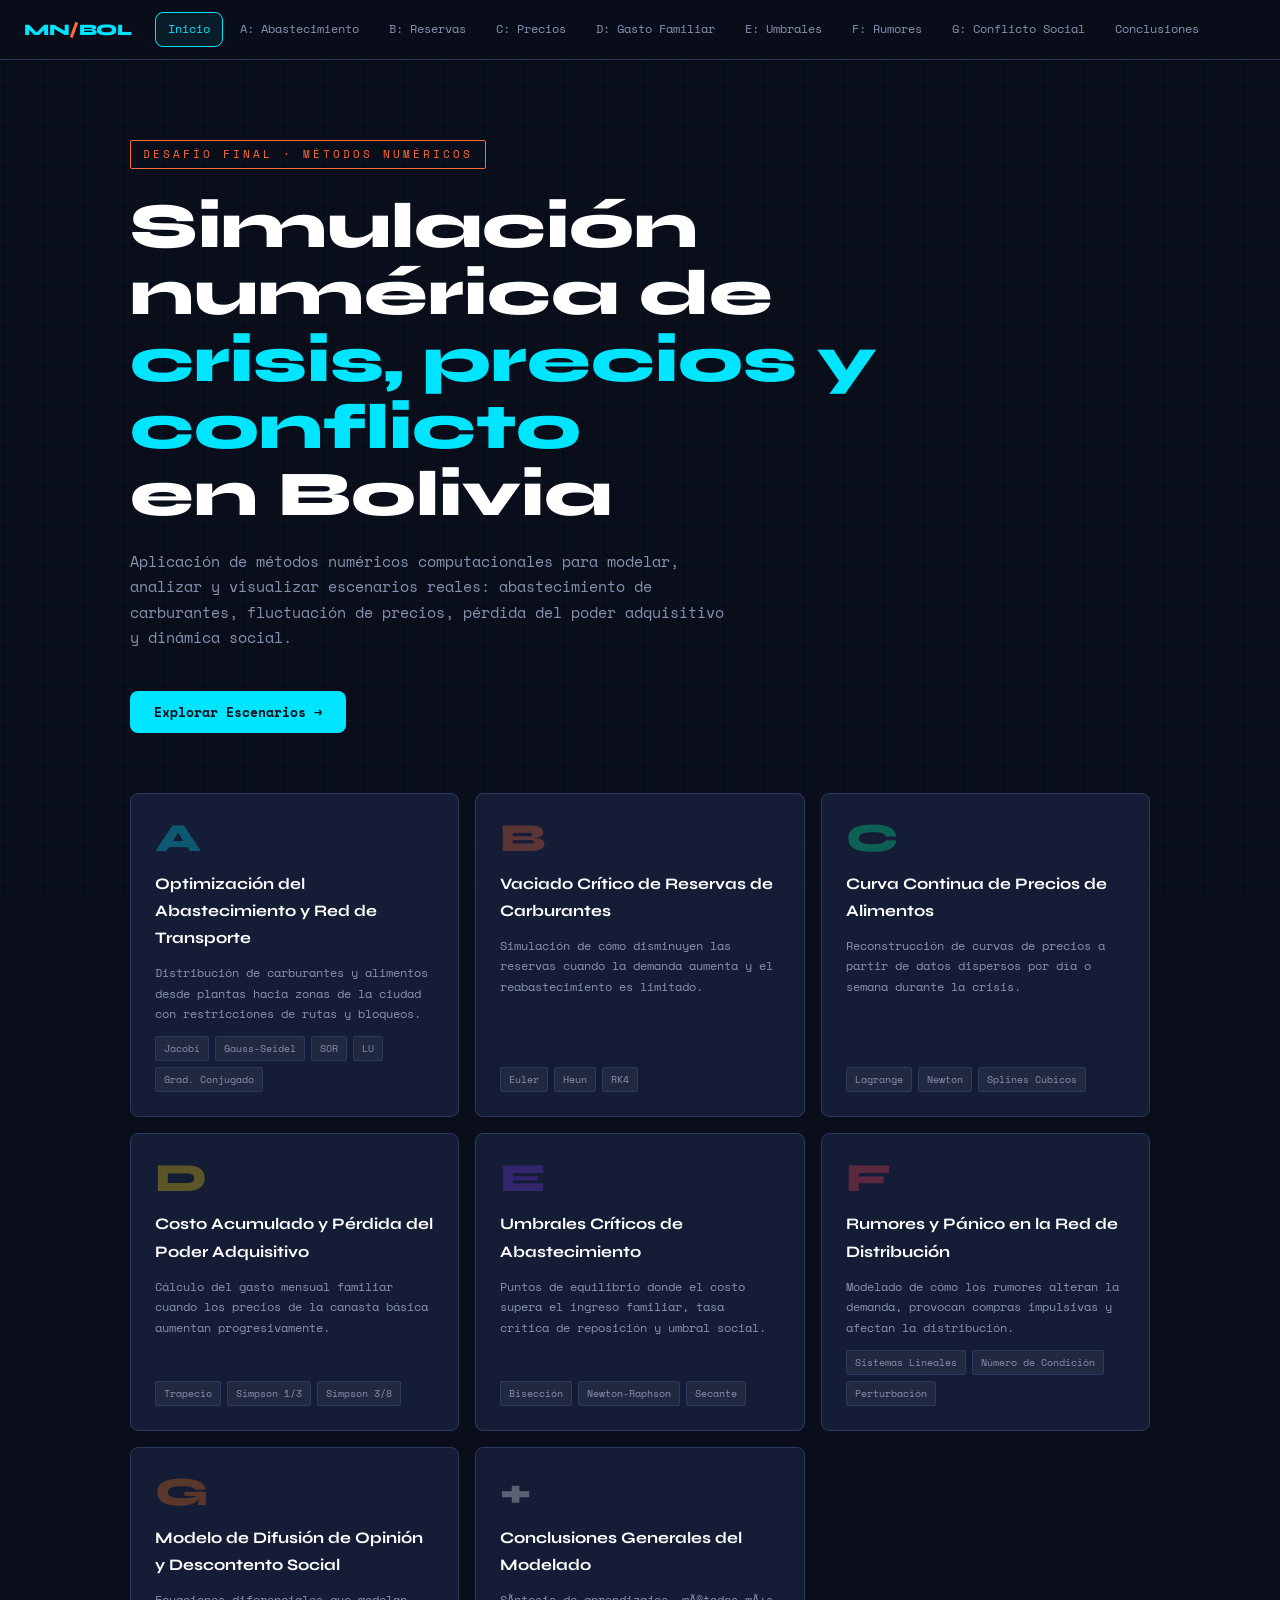
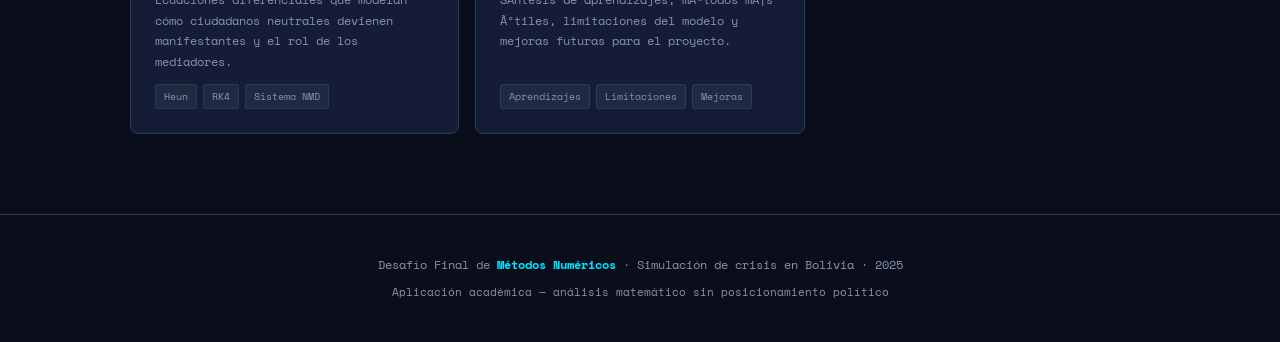
==== index.html @ 0ba17124 "primer commit" ====
<!DOCTYPE html>
<html lang="es">
<head>
<meta charset="UTF-8">
<meta name="viewport" content="width=device-width, initial-scale=1.0">
<title>Métodos Numéricos — Crisis Bolivia</title>
<link rel="stylesheet" href="css/styles.css">
</head>
<body>

<nav class="navbar">
  <a class="navbar-brand" href="index.html">MN<span>/</span>BOL</a>
  <ul class="nav-links" id="nav-links"></ul>
</nav>

<section class="hero">
  <div class="hero-tag">Desafío Final · Métodos Numéricos</div>
  <h1>Simulación numérica de<br><em>crisis, precios y conflicto</em><br>en Bolivia</h1>
  <p>Aplicación de métodos numéricos computacionales para modelar, analizar y visualizar escenarios reales: abastecimiento de carburantes, fluctuación de precios, pérdida del poder adquisitivo y dinámica social.</p>
  <div class="btn-group">
    <a class="btn btn-primary" href="escenarios/escenario-a.html">Explorar Escenarios →</a>
  </div>
</section>

<div class="scenarios-grid">

  <a href="escenarios/escenario-a.html" class="scenario-card" style="--card-color:#00e5ff">
    <div class="card-letter">A</div>
    <div class="card-title">Optimización del Abastecimiento y Red de Transporte</div>
    <div class="card-desc">Distribución de carburantes y alimentos desde plantas hacia zonas de la ciudad con restricciones de rutas y bloqueos.</div>
    <div class="card-methods">
      <span class="method-badge">Jacobi</span>
      <span class="method-badge">Gauss-Seidel</span>
      <span class="method-badge">SOR</span>
      <span class="method-badge">LU</span>
      <span class="method-badge">Grad. Conjugado</span>
    </div>
  </a>

  <a href="escenarios/escenario-b.html" class="scenario-card" style="--card-color:#ff6b35">
    <div class="card-letter">B</div>
    <div class="card-title">Vaciado Crítico de Reservas de Carburantes</div>
    <div class="card-desc">Simulación de cómo disminuyen las reservas cuando la demanda aumenta y el reabastecimiento es limitado.</div>
    <div class="card-methods">
      <span class="method-badge">Euler</span>
      <span class="method-badge">Heun</span>
      <span class="method-badge">RK4</span>
    </div>
  </a>

  <a href="escenarios/escenario-c.html" class="scenario-card" style="--card-color:#00ff9d">
    <div class="card-letter">C</div>
    <div class="card-title">Curva Continua de Precios de Alimentos</div>
    <div class="card-desc">Reconstrucción de curvas de precios a partir de datos dispersos por día o semana durante la crisis.</div>
    <div class="card-methods">
      <span class="method-badge">Lagrange</span>
      <span class="method-badge">Newton</span>
      <span class="method-badge">Splines Cúbicos</span>
    </div>
  </a>

  <a href="escenarios/escenario-d.html" class="scenario-card" style="--card-color:#ffd60a">
    <div class="card-letter">D</div>
    <div class="card-title">Costo Acumulado y Pérdida del Poder Adquisitivo</div>
    <div class="card-desc">Cálculo del gasto mensual familiar cuando los precios de la canasta básica aumentan progresivamente.</div>
    <div class="card-methods">
      <span class="method-badge">Trapecio</span>
      <span class="method-badge">Simpson 1/3</span>
      <span class="method-badge">Simpson 3/8</span>
    </div>
  </a>

  <a href="escenarios/escenario-e.html" class="scenario-card" style="--card-color:#7c3aed">
    <div class="card-letter">E</div>
    <div class="card-title">Umbrales Críticos de Abastecimiento</div>
    <div class="card-desc">Puntos de equilibrio donde el costo supera el ingreso familiar, tasa crítica de reposición y umbral social.</div>
    <div class="card-methods">
      <span class="method-badge">Bisección</span>
      <span class="method-badge">Newton-Raphson</span>
      <span class="method-badge">Secante</span>
    </div>
  </a>

  <a href="escenarios/escenario-f.html" class="scenario-card" style="--card-color:#ff4757">
    <div class="card-letter">F</div>
    <div class="card-title">Rumores y Pánico en la Red de Distribución</div>
    <div class="card-desc">Modelado de cómo los rumores alteran la demanda, provocan compras impulsivas y afectan la distribución.</div>
    <div class="card-methods">
      <span class="method-badge">Sistemas Lineales</span>
      <span class="method-badge">Número de Condición</span>
      <span class="method-badge">Perturbación</span>
    </div>
  </a>

  <a href="escenarios/escenario-g.html" class="scenario-card" style="--card-color:#f97316">
    <div class="card-letter">G</div>
    <div class="card-title">Modelo de Difusión de Opinión y Descontento Social</div>
    <div class="card-desc">Ecuaciones diferenciales que modelan cómo ciudadanos neutrales devienen manifestantes y el rol de los mediadores.</div>
    <div class="card-methods">
      <span class="method-badge">Heun</span>
      <span class="method-badge">RK4</span>
      <span class="method-badge">Sistema NMD</span>
    </div>
  </a>

  <a href="escenarios/conclusiones.html" class="scenario-card" style="--card-color:#ffffff">
    <div class="card-letter">+</div>
    <div class="card-title">Conclusiones Generales del Modelado</div>
    <div class="card-desc">SÃ­ntesis de aprendizajes, mÃ©todos mÃ¡s Ãºtiles, limitaciones del modelo y mejoras futuras para el proyecto.</div>
    <div class="card-methods">
      <span class="method-badge">Aprendizajes</span>
      <span class="method-badge">Limitaciones</span>
      <span class="method-badge">Mejoras</span>
    </div>
  </a>

</div>

<footer>
  <p>Desafío Final de <strong>Métodos Numéricos</strong> · Simulación de crisis en Bolivia · 2025</p>
  <p style="margin-top:8px;font-size:11px">Aplicación académica — análisis matemático sin posicionamiento político</p>
</footer>

<script src="js/shared.js"></script>
<script>buildNav('index');</script>
</body>
</html>
---- css/styles.css ----
@import url('https://fonts.googleapis.com/css2?family=Space+Mono:ital,wght@0,400;0,700;1,400&family=Syne:wght@400;600;700;800&display=swap');

:root {
  --bg: #0a0e1a;
  --bg2: #0f1628;
  --surface: #141d35;
  --surface2: #1a2540;
  --border: #2a3a5c;
  --accent: #00e5ff;
  --accent2: #ff6b35;
  --accent3: #7c3aed;
  --green: #00ff9d;
  --yellow: #ffd60a;
  --red: #ff4757;
  --text: #e8eaf6;
  --text-dim: #8892b0;
  --text-bright: #ffffff;
  --font-display: 'Syne', sans-serif;
  --font-mono: 'Space Mono', monospace;
  --radius: 8px;
  --glow: 0 0 20px rgba(0, 229, 255, 0.15);
}

* { box-sizing: border-box; margin: 0; padding: 0; }

html { scroll-behavior: smooth; }

body {
  background: var(--bg);
  color: var(--text);
  font-family: var(--font-mono);
  font-size: 14px;
  line-height: 1.7;
  min-height: 100vh;
}

/* ─── GRID BACKGROUND ─── */
body::before {
  content: '';
  position: fixed;
  inset: 0;
  background-image:
    linear-gradient(rgba(0,229,255,0.03) 1px, transparent 1px),
    linear-gradient(90deg, rgba(0,229,255,0.03) 1px, transparent 1px);
  background-size: 40px 40px;
  pointer-events: none;
  z-index: 0;
}

/* ─── NAV ─── */
.navbar {
  position: sticky;
  top: 0;
  z-index: 100;
  background: rgba(10, 14, 26, 0.92);
  backdrop-filter: blur(12px);
  border-bottom: 1px solid var(--border);
  padding: 0 24px;
  display: flex;
  align-items: center;
  gap: 24px;
  height: 60px;
  overflow-x: auto;
}

.navbar-brand {
  font-family: var(--font-display);
  font-weight: 800;
  font-size: 16px;
  color: var(--accent);
  text-decoration: none;
  white-space: nowrap;
  letter-spacing: -0.5px;
}

.navbar-brand span { color: var(--accent2); }

.nav-links {
  display: flex;
  gap: 4px;
  list-style: none;
  flex-shrink: 0;
}

.nav-links a {
  display: block;
  padding: 6px 12px;
  color: var(--text-dim);
  text-decoration: none;
  font-size: 12px;
  border-radius: var(--radius);
  transition: all 0.2s;
  white-space: nowrap;
  border: 1px solid transparent;
}

.nav-links a:hover,
.nav-links a.active {
  color: var(--accent);
  border-color: var(--accent);
  background: rgba(0, 229, 255, 0.07);
}

/* ─── HERO ─── */
.hero {
  position: relative;
  z-index: 1;
  padding: 80px 40px 60px;
  max-width: 1100px;
  margin: 0 auto;
}

.hero-tag {
  display: inline-block;
  font-size: 11px;
  letter-spacing: 3px;
  text-transform: uppercase;
  color: var(--accent2);
  border: 1px solid var(--accent2);
  padding: 4px 12px;
  border-radius: 2px;
  margin-bottom: 24px;
}

.hero h1 {
  font-family: var(--font-display);
  font-size: clamp(32px, 5vw, 64px);
  font-weight: 800;
  line-height: 1.05;
  color: var(--text-bright);
  margin-bottom: 20px;
}

.hero h1 em {
  font-style: normal;
  color: var(--accent);
}

.hero p {
  max-width: 600px;
  color: var(--text-dim);
  font-size: 15px;
  margin-bottom: 40px;
}

/* ─── SCENARIO CARDS ─── */
.scenarios-grid {
  display: grid;
  grid-template-columns: repeat(auto-fill, minmax(300px, 1fr));
  gap: 16px;
  max-width: 1100px;
  margin: 0 auto;
  padding: 0 40px 80px;
  position: relative;
  z-index: 1;
}

.scenario-card {
  background: var(--surface);
  border: 1px solid var(--border);
  border-radius: var(--radius);
  padding: 24px;
  text-decoration: none;
  color: inherit;
  display: flex;
  flex-direction: column;
  gap: 12px;
  transition: all 0.3s;
  position: relative;
  overflow: hidden;
}

.scenario-card::before {
  content: '';
  position: absolute;
  top: 0; left: 0; right: 0;
  height: 2px;
  background: var(--card-color, var(--accent));
  transform: scaleX(0);
  transform-origin: left;
  transition: transform 0.3s;
}

.scenario-card:hover {
  border-color: var(--card-color, var(--accent));
  transform: translateY(-3px);
  box-shadow: 0 8px 32px rgba(0,0,0,0.3);
}

.scenario-card:hover::before { transform: scaleX(1); }

.card-letter {
  font-family: var(--font-display);
  font-size: 40px;
  font-weight: 800;
  color: var(--card-color, var(--accent));
  opacity: 0.3;
  line-height: 1;
}

.card-title {
  font-family: var(--font-display);
  font-size: 16px;
  font-weight: 700;
  color: var(--text-bright);
}

.card-desc {
  font-size: 12px;
  color: var(--text-dim);
  flex: 1;
}

.card-methods {
  display: flex;
  flex-wrap: wrap;
  gap: 6px;
}

.method-badge {
  font-size: 10px;
  padding: 3px 8px;
  border-radius: 2px;
  background: rgba(255,255,255,0.05);
  border: 1px solid var(--border);
  color: var(--text-dim);
}

/* ─── PAGE LAYOUT ─── */
.page-container {
  max-width: 1100px;
  margin: 0 auto;
  padding: 40px 24px 80px;
  position: relative;
  z-index: 1;
}

.page-header {
  margin-bottom: 40px;
  padding-bottom: 24px;
  border-bottom: 1px solid var(--border);
}

.page-header .scenario-tag {
  display: inline-flex;
  align-items: center;
  gap: 8px;
  font-size: 11px;
  letter-spacing: 2px;
  text-transform: uppercase;
  color: var(--accent);
  margin-bottom: 16px;
}

.page-header h1 {
  font-family: var(--font-display);
  font-size: clamp(24px, 4vw, 40px);
  font-weight: 800;
  color: var(--text-bright);
  line-height: 1.1;
  margin-bottom: 12px;
}

.page-header p {
  color: var(--text-dim);
  max-width: 700px;
  font-size: 13px;
}

/* ─── SECTIONS ─── */
.section {
  background: var(--surface);
  border: 1px solid var(--border);
  border-radius: var(--radius);
  margin-bottom: 24px;
  overflow: hidden;
}

.section-header {
  padding: 16px 24px;
  background: var(--surface2);
  border-bottom: 1px solid var(--border);
  display: flex;
  align-items: center;
  gap: 12px;
  cursor: pointer;
  user-select: none;
}

.section-header h2 {
  font-family: var(--font-display);
  font-size: 15px;
  font-weight: 700;
  color: var(--text-bright);
  flex: 1;
}

.section-header .badge {
  font-size: 10px;
  padding: 3px 10px;
  border-radius: 2px;
  background: rgba(0, 229, 255, 0.1);
  border: 1px solid var(--accent);
  color: var(--accent);
}

.section-body { padding: 24px; }

/* ─── FORMS ─── */
.form-grid {
  display: grid;
  grid-template-columns: repeat(auto-fill, minmax(200px, 1fr));
  gap: 16px;
  margin-bottom: 20px;
}

.form-group { display: flex; flex-direction: column; gap: 6px; }

.form-group label {
  font-size: 11px;
  letter-spacing: 1px;
  text-transform: uppercase;
  color: var(--text-dim);
}

.form-group input,
.form-group select,
.form-group textarea {
  background: var(--bg2);
  border: 1px solid var(--border);
  border-radius: var(--radius);
  color: var(--text);
  font-family: var(--font-mono);
  font-size: 13px;
  padding: 10px 14px;
  outline: none;
  transition: border-color 0.2s;
}

.form-group input:focus,
.form-group select:focus,
.form-group textarea:focus {
  border-color: var(--accent);
  box-shadow: 0 0 0 2px rgba(0, 229, 255, 0.1);
}

.form-group select { cursor: pointer; }

.form-group textarea { resize: vertical; min-height: 80px; }

/* ─── BUTTONS ─── */
.btn {
  display: inline-flex;
  align-items: center;
  gap: 8px;
  padding: 10px 24px;
  border-radius: var(--radius);
  border: none;
  cursor: pointer;
  font-family: var(--font-mono);
  font-size: 13px;
  font-weight: 700;
  transition: all 0.2s;
  text-decoration: none;
}

.btn-primary {
  background: var(--accent);
  color: var(--bg);
}
.btn-primary:hover {
  background: #33ecff;
  box-shadow: 0 4px 16px rgba(0, 229, 255, 0.3);
  transform: translateY(-1px);
}

.btn-secondary {
  background: transparent;
  color: var(--accent);
  border: 1px solid var(--accent);
}
.btn-secondary:hover {
  background: rgba(0, 229, 255, 0.1);
}

.btn-danger {
  background: rgba(255, 71, 87, 0.15);
  color: var(--red);
  border: 1px solid var(--red);
}

.btn-group { display: flex; gap: 10px; flex-wrap: wrap; }

/* ─── RESULTS ─── */
.result-box {
  background: var(--bg2);
  border: 1px solid var(--border);
  border-radius: var(--radius);
  padding: 20px 24px;
  margin-top: 20px;
}

.result-box.success { border-color: var(--green); }
.result-box.warning { border-color: var(--yellow); }
.result-box.error { border-color: var(--red); }

.result-value {
  font-family: var(--font-display);
  font-size: 28px;
  font-weight: 800;
  color: var(--accent);
  margin-bottom: 4px;
}

.result-label {
  font-size: 11px;
  color: var(--text-dim);
  text-transform: uppercase;
  letter-spacing: 1px;
}

.result-grid {
  display: grid;
  grid-template-columns: repeat(auto-fill, minmax(160px, 1fr));
  gap: 16px;
  margin-top: 16px;
}

.result-item {
  background: var(--surface);
  border: 1px solid var(--border);
  border-radius: var(--radius);
  padding: 16px;
}

/* ─── TABLES ─── */
.table-wrap {
  overflow-x: auto;
  border-radius: var(--radius);
  border: 1px solid var(--border);
  margin-top: 16px;
}

table {
  width: 100%;
  border-collapse: collapse;
  font-size: 12px;
}

thead tr {
  background: var(--surface2);
}

thead th {
  padding: 12px 16px;
  text-align: left;
  font-weight: 700;
  color: var(--accent);
  font-size: 11px;
  letter-spacing: 1px;
  text-transform: uppercase;
  white-space: nowrap;
  border-bottom: 1px solid var(--border);
}

tbody tr {
  border-bottom: 1px solid rgba(42, 58, 92, 0.5);
  transition: background 0.15s;
}

tbody tr:hover { background: rgba(0, 229, 255, 0.04); }
tbody tr:last-child { border-bottom: none; }

tbody td {
  padding: 10px 16px;
  color: var(--text);
}

tbody td.highlight { color: var(--accent); font-weight: 700; }
tbody td.success-cell { color: var(--green); }
tbody td.warn-cell { color: var(--yellow); }

/* ─── CHARTS ─── */
.chart-wrap {
  position: relative;
  height: 300px;
  margin-top: 20px;
  background: var(--bg2);
  border: 1px solid var(--border);
  border-radius: var(--radius);
  padding: 16px;
}

/* ─── INFO BOXES ─── */
.info-box {
  background: rgba(0, 229, 255, 0.05);
  border: 1px solid rgba(0, 229, 255, 0.2);
  border-radius: var(--radius);
  padding: 16px 20px;
  margin-bottom: 16px;
  font-size: 13px;
  color: var(--text-dim);
}

.info-box strong { color: var(--accent); }

.warn-box {
  background: rgba(255, 214, 10, 0.05);
  border: 1px solid rgba(255, 214, 10, 0.3);
  border-radius: var(--radius);
  padding: 16px 20px;
  margin-bottom: 16px;
  font-size: 13px;
  color: var(--text-dim);
}

.warn-box strong { color: var(--yellow); }

/* ─── MATH DISPLAY ─── */
.formula {
  background: var(--bg2);
  border: 1px solid var(--border);
  border-left: 3px solid var(--accent);
  border-radius: var(--radius);
  padding: 12px 16px;
  font-family: var(--font-mono);
  font-size: 13px;
  color: var(--accent);
  margin: 12px 0;
  overflow-x: auto;
}

/* ─── TABS ─── */
.tabs {
  display: flex;
  gap: 0;
  border-bottom: 1px solid var(--border);
  margin-bottom: 20px;
  overflow-x: auto;
}

.tab-btn {
  padding: 10px 20px;
  background: none;
  border: none;
  color: var(--text-dim);
  font-family: var(--font-mono);
  font-size: 12px;
  cursor: pointer;
  border-bottom: 2px solid transparent;
  margin-bottom: -1px;
  transition: all 0.2s;
  white-space: nowrap;
}

.tab-btn:hover { color: var(--text); }
.tab-btn.active { color: var(--accent); border-bottom-color: var(--accent); }

.tab-panel { display: none; }
.tab-panel.active { display: block; }

/* ─── MATRIX GRID ─── */
.matrix-inputs {
  display: inline-grid;
  gap: 6px;
  margin: 12px 0;
}

.matrix-inputs input {
  width: 80px;
  text-align: center;
  background: var(--bg2);
  border: 1px solid var(--border);
  border-radius: 4px;
  color: var(--text);
  font-family: var(--font-mono);
  font-size: 13px;
  padding: 8px;
  outline: none;
}

.matrix-inputs input:focus { border-color: var(--accent); }

/* ─── FOOTER ─── */
footer {
  position: relative;
  z-index: 1;
  text-align: center;
  padding: 40px;
  border-top: 1px solid var(--border);
  color: var(--text-dim);
  font-size: 12px;
}

footer strong { color: var(--accent); }

/* ─── RESPONSIVE ─── */
@media (max-width: 768px) {
  .hero { padding: 40px 20px 30px; }
  .scenarios-grid { padding: 0 20px 40px; grid-template-columns: 1fr; }
  .page-container { padding: 24px 16px 60px; }
  .form-grid { grid-template-columns: 1fr; }
  .result-grid { grid-template-columns: repeat(2, 1fr); }
}

/* ─── ANIMATIONS ─── */
@keyframes fadeInUp {
  from { opacity: 0; transform: translateY(16px); }
  to { opacity: 1; transform: translateY(0); }
}

.fadeInUp { animation: fadeInUp 0.4s ease forwards; }

@keyframes pulse {
  0%, 100% { opacity: 1; }
  50% { opacity: 0.4; }
}

.loading { animation: pulse 1s ease infinite; color: var(--text-dim); }

/* ─── COMPARISON BOX ─── */
.comparison-grid {
  display: grid;
  grid-template-columns: repeat(auto-fill, minmax(220px, 1fr));
  gap: 12px;
  margin-top: 16px;
}

.comparison-card {
  background: var(--bg2);
  border: 1px solid var(--border);
  border-radius: var(--radius);
  padding: 16px;
}

.comparison-card h4 {
  font-family: var(--font-display);
  font-size: 13px;
  color: var(--text-bright);
  margin-bottom: 8px;
}

.comparison-card .val {
  font-size: 22px;
  font-weight: 700;
  font-family: var(--font-display);
  margin-bottom: 4px;
}

.comparison-card .sub {
  font-size: 11px;
  color: var(--text-dim);
}

.interpretation {
  background: rgba(124, 58, 237, 0.08);
  border: 1px solid rgba(124, 58, 237, 0.3);
  border-radius: var(--radius);
  padding: 16px 20px;
  margin-top: 16px;
}

.interpretation h4 {
  font-family: var(--font-display);
  font-size: 13px;
  font-weight: 700;
  color: var(--accent3);
  margin-bottom: 8px;
  letter-spacing: 1px;
  text-transform: uppercase;
}

.interpretation p { font-size: 13px; color: var(--text-dim); }

/* scrollbar */
::-webkit-scrollbar { width: 6px; height: 6px; }
::-webkit-scrollbar-track { background: var(--bg); }
::-webkit-scrollbar-thumb { background: var(--border); border-radius: 3px; }
::-webkit-scrollbar-thumb:hover { background: var(--accent); }
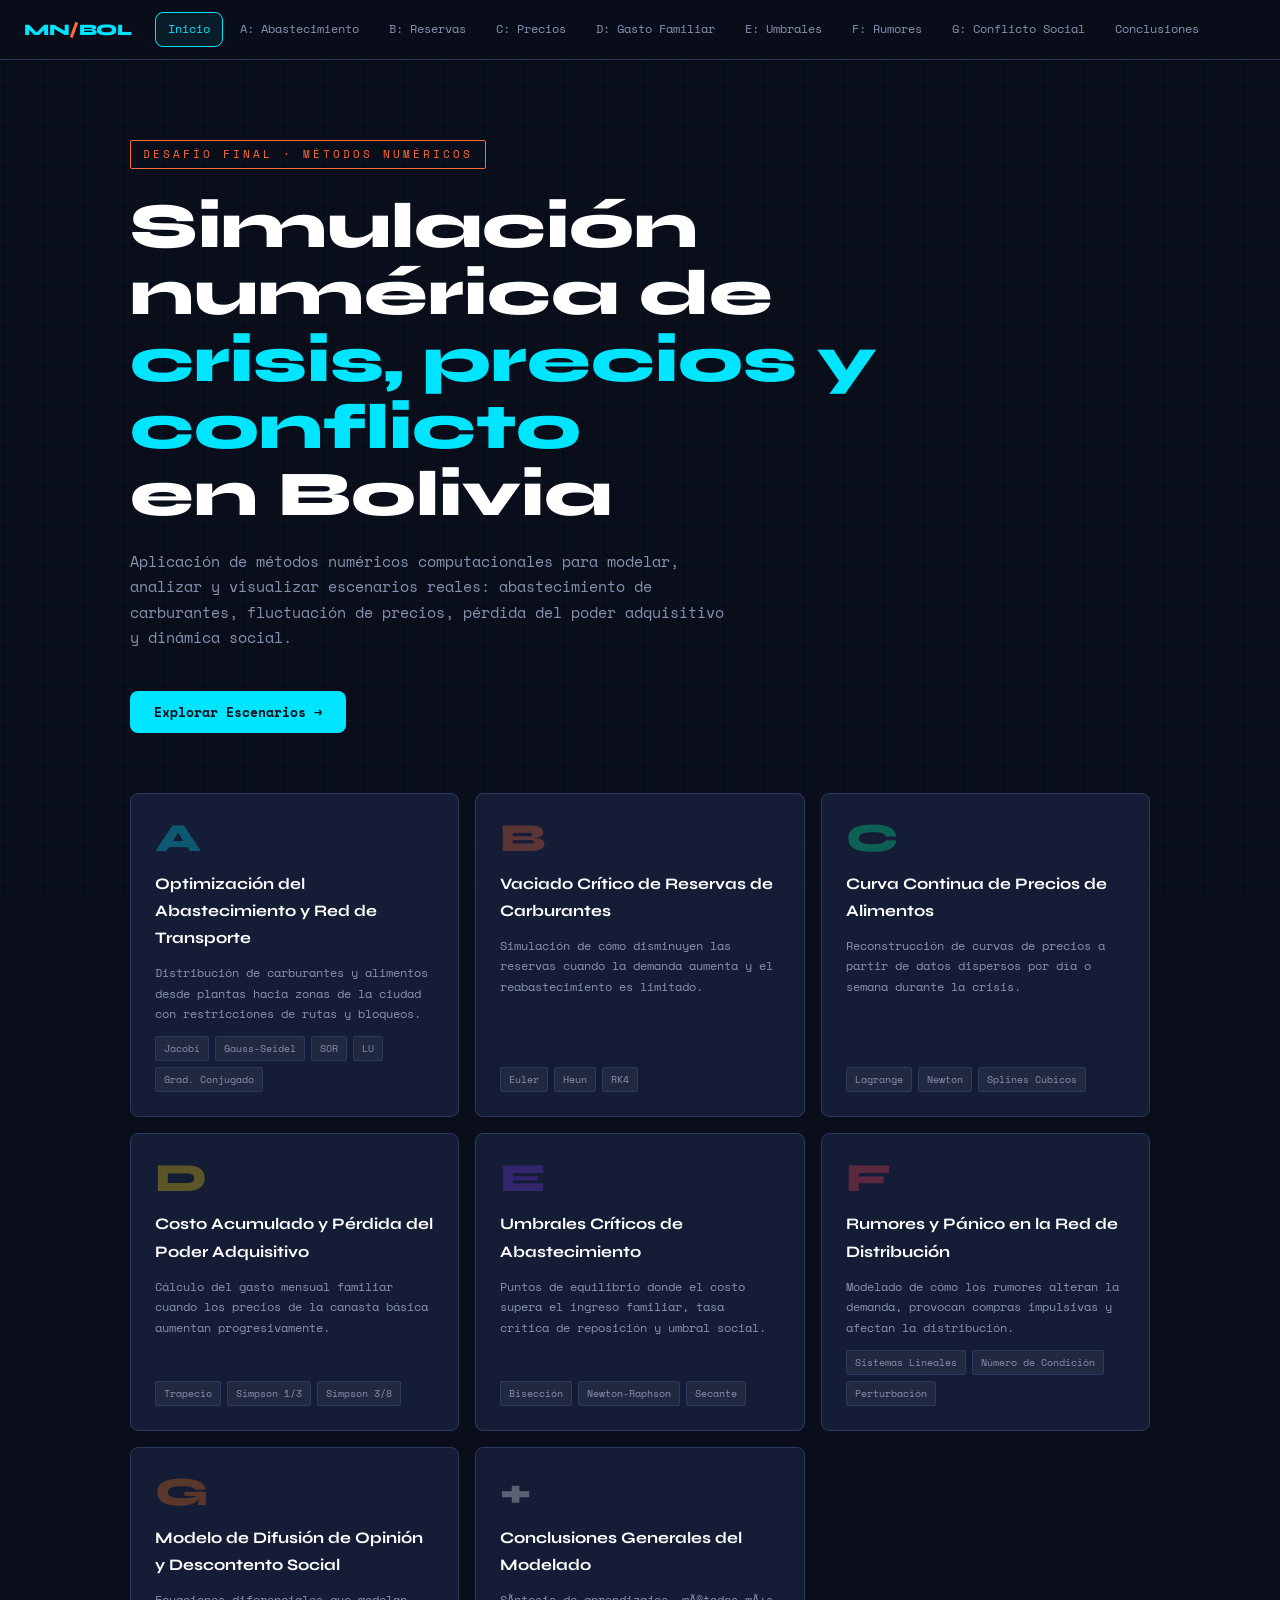
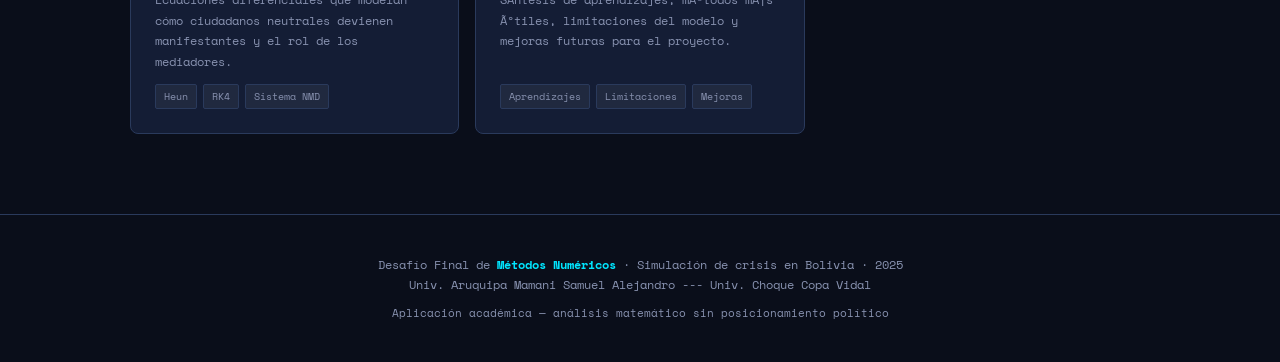
==== commit efad4442: "primer commit" ====
--- a/index.html
+++ b/index.html
@@ -118,6 +118,7 @@
 
 <footer>
   <p>Desafío Final de <strong>Métodos Numéricos</strong> · Simulación de crisis en Bolivia · 2025</p>
+  <p>Univ. Aruquipa Mamani Samuel Alejandro --- Univ. Choque Copa Vidal</p>
   <p style="margin-top:8px;font-size:11px">Aplicación académica — análisis matemático sin posicionamiento político</p>
 </footer>
 
